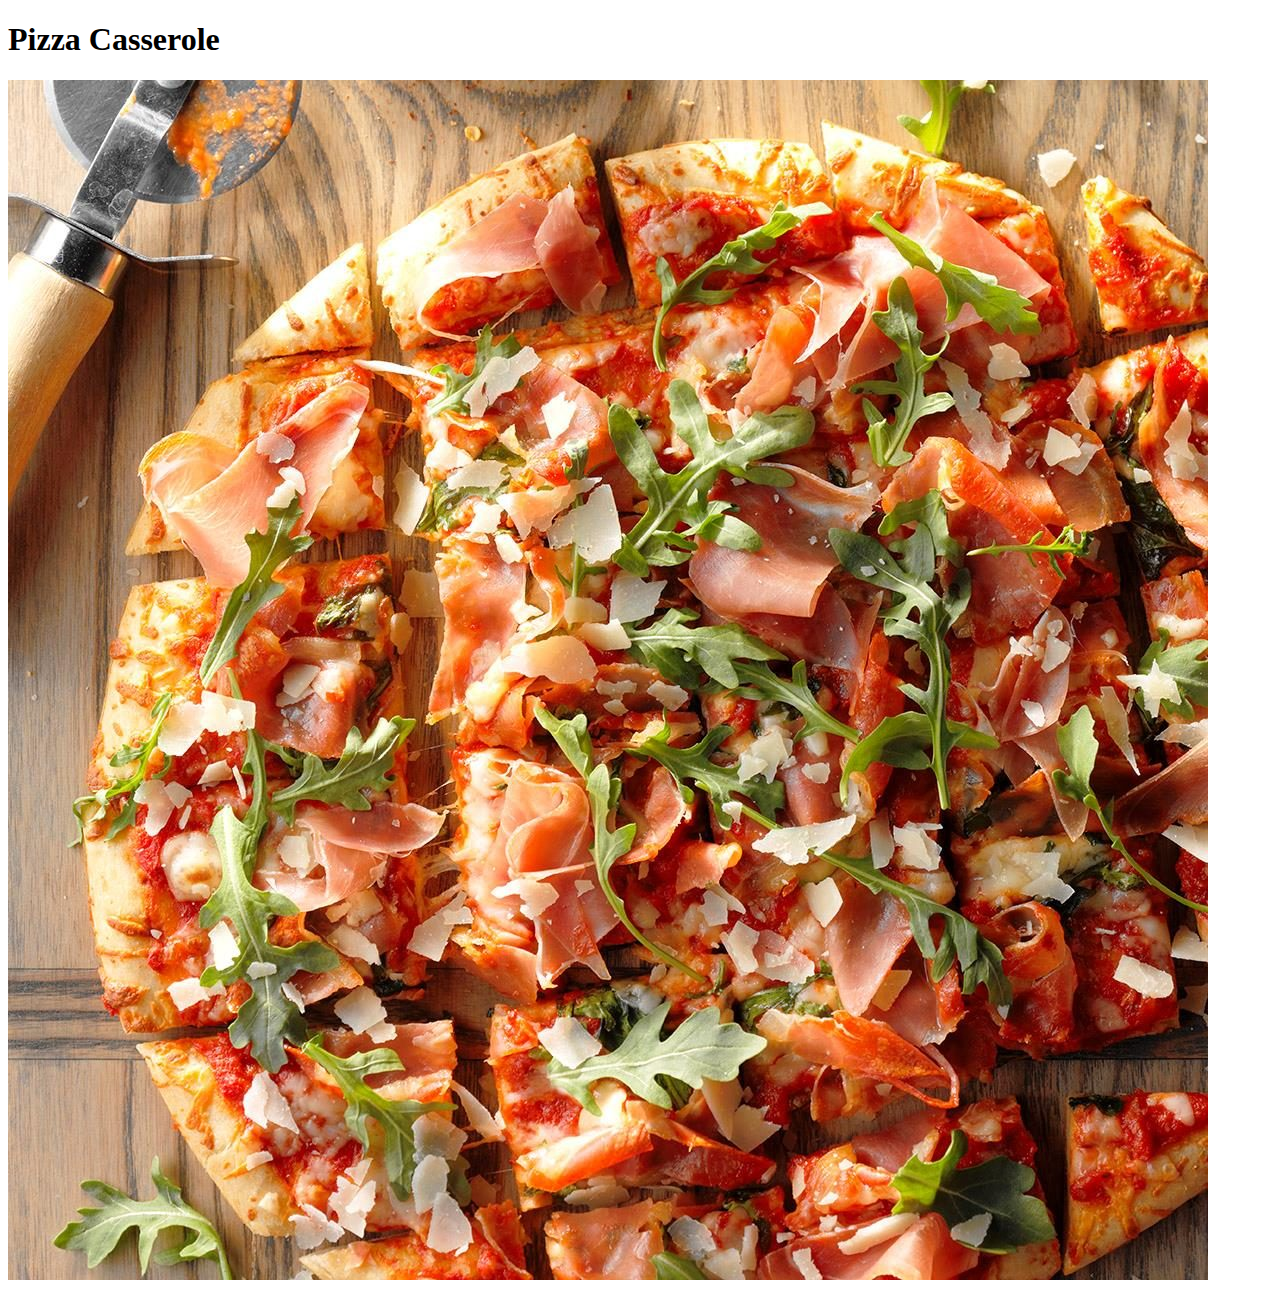
==== index.html @ f78c2e7e "add pizza image and ingredients list" ====
<!DOCTYPE html>
<html lang="en">
<head>
  <meta charset="UTF-8">
  <meta http-equiv="X-UA-Compatible" content="IE=edge">
  <meta name="viewport" content="width=device-width, initial-scale=1.0">
  <title>odin-recipes</title>
</head>
<body>
  <h1>Pizza Casserole</h1>
  <img src="./Pizza.jpg" alt="">
</body>
</html>
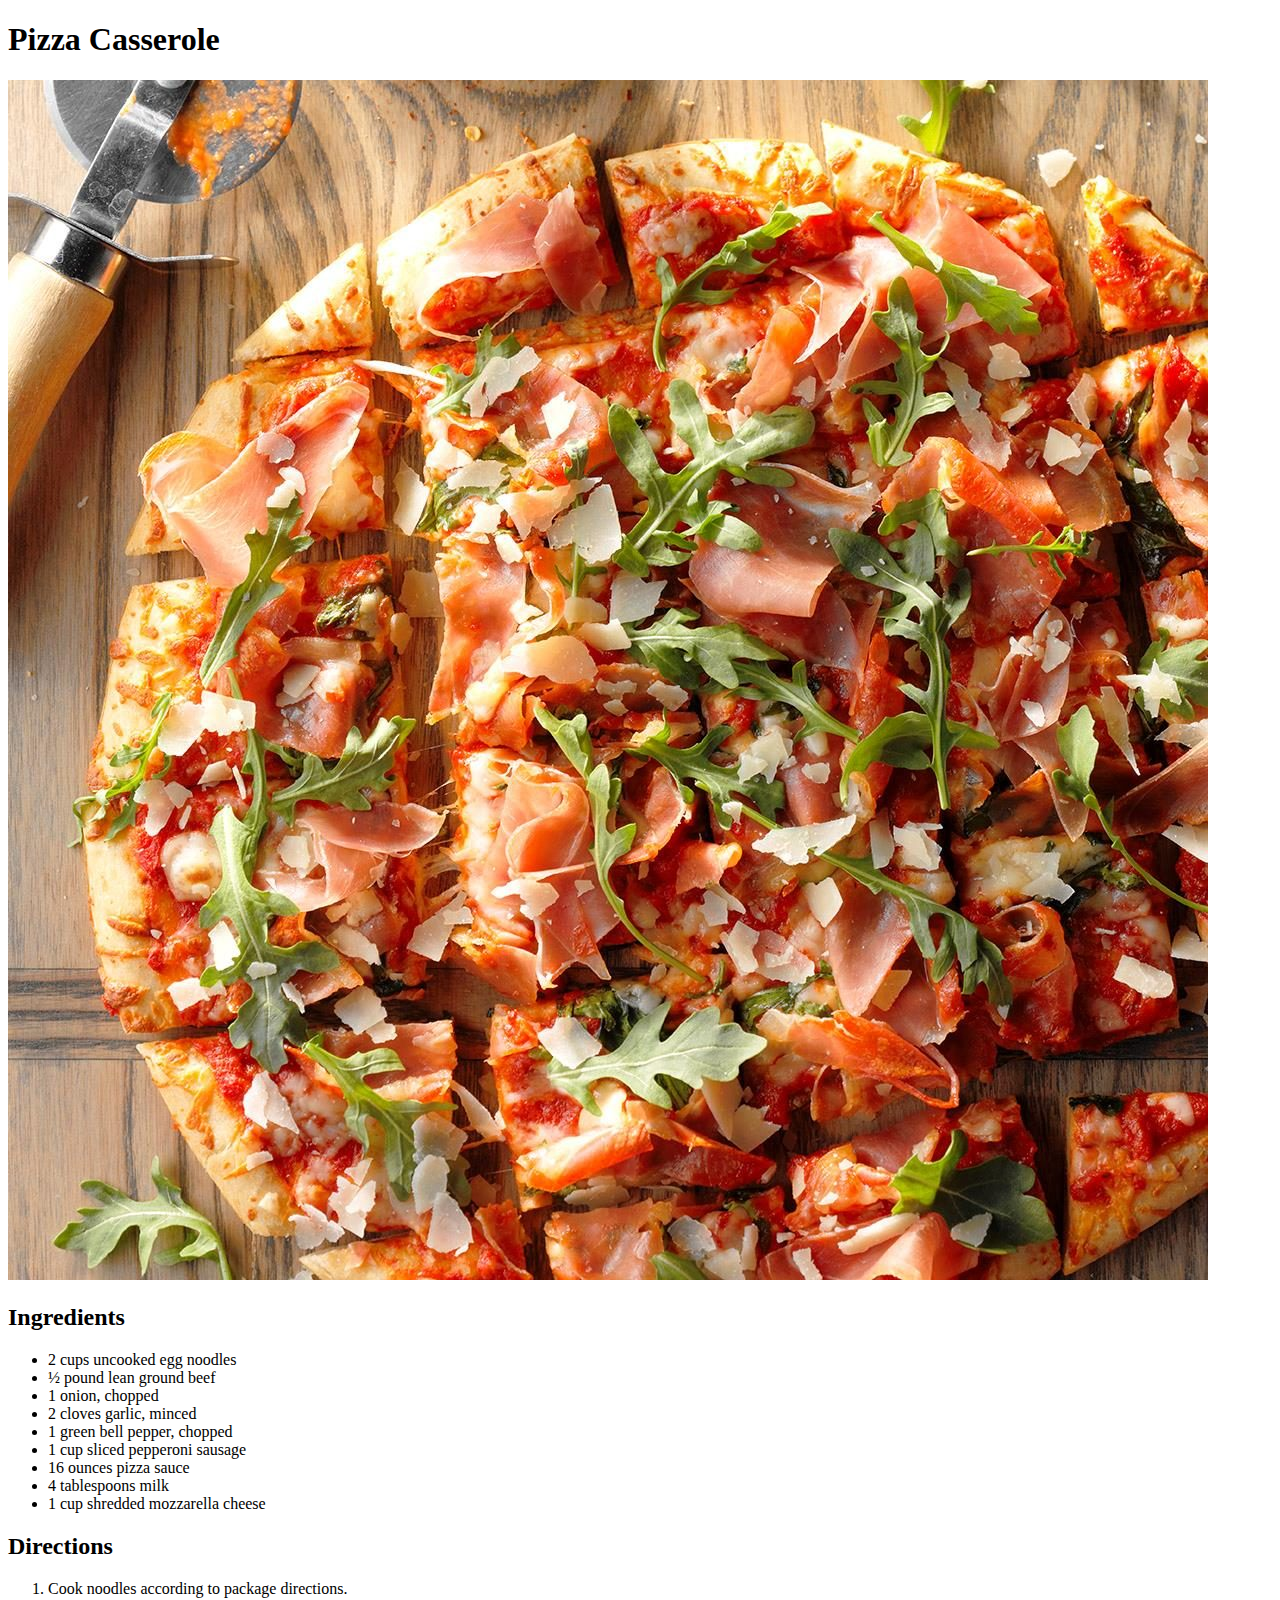
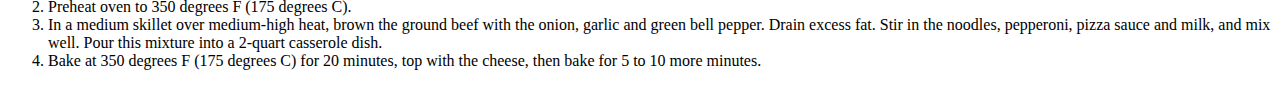
==== commit d400dc8b: "add directions" ====
--- a/index.html
+++ b/index.html
@@ -8,6 +8,25 @@
 </head>
 <body>
   <h1>Pizza Casserole</h1>
-  <img src="./Pizza.jpg" alt="">
+  <img src="./Pizza.jpg" alt="Pizza Casserole on the table">
+  <h2>Ingredients</h2>
+  <ul>
+    <li>2 cups uncooked egg noodles</li>
+    <li>½ pound lean ground beef </li>
+    <li>1 onion, chopped</li>
+    <li>2 cloves garlic, minced </li>
+    <li>1 green bell pepper, chopped </li>
+    <li>1 cup sliced pepperoni sausage</li>
+    <li>16 ounces pizza sauce</li>
+    <li>4 tablespoons milk </li>
+    <li>1 cup shredded mozzarella cheese</li>
+  </ul>
+  <h2>Directions</h2>
+  <ol>
+    <li>Cook noodles according to package directions.</li>
+    <li>Preheat oven to 350 degrees F (175 degrees C).</li>
+    <li>In a medium skillet over medium-high heat, brown the ground beef with the onion, garlic and green bell pepper. Drain excess fat. Stir in the noodles, pepperoni, pizza sauce and milk, and mix well. Pour this mixture into a 2-quart casserole dish.</li>
+    <li>Bake at 350 degrees F (175 degrees C) for 20 minutes, top with the cheese, then bake for 5 to 10 more minutes.</li>
+  </ol>
 </body>
 </html>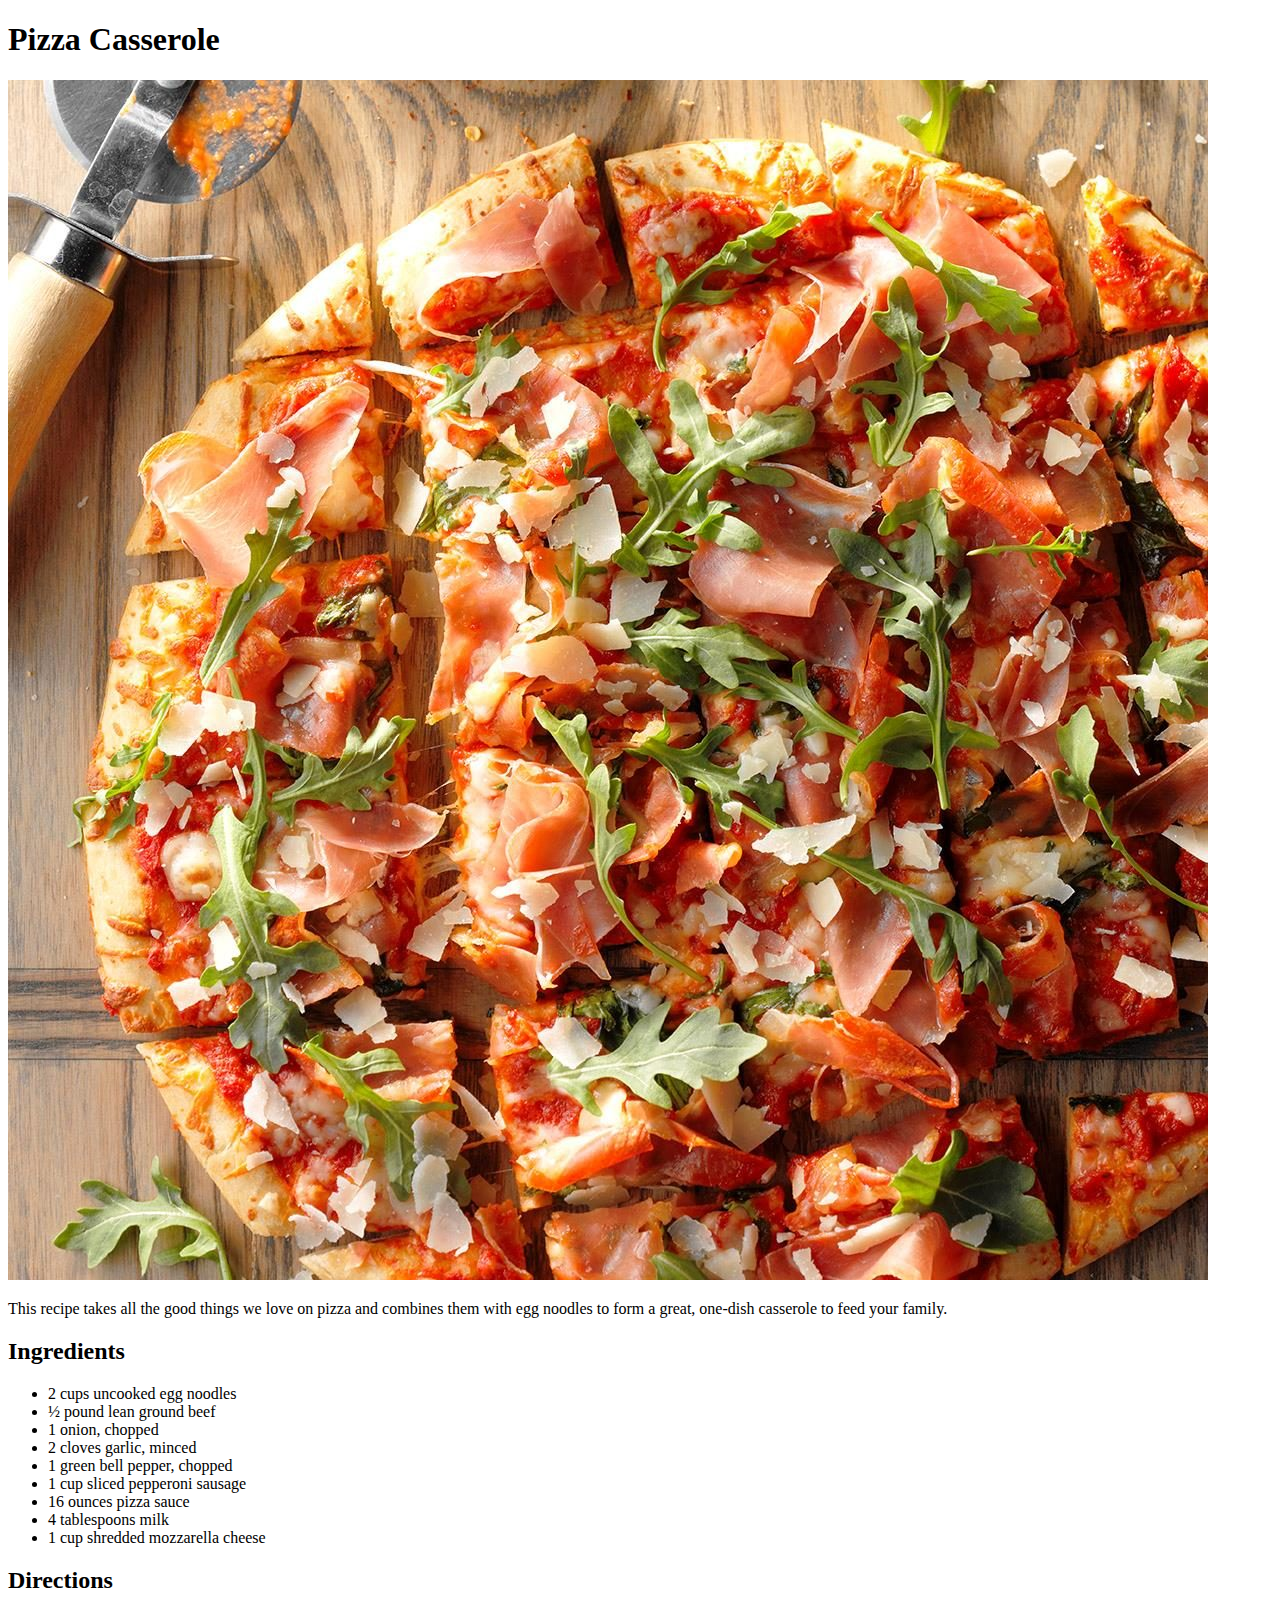
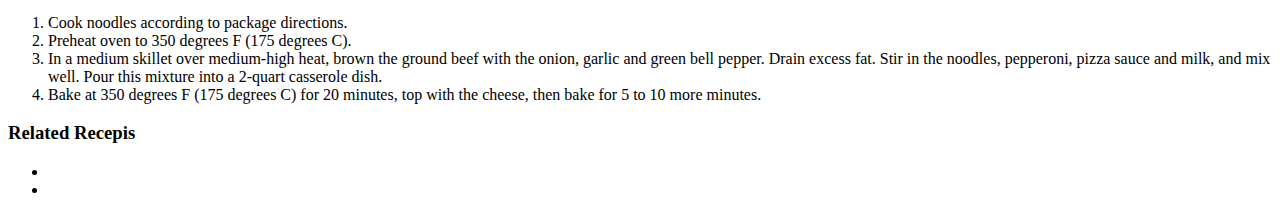
==== commit 15cd432f: "add new page for cheesy Beef and an image of it" ====
--- a/index.html
+++ b/index.html
@@ -9,6 +9,7 @@
 <body>
   <h1>Pizza Casserole</h1>
   <img src="./Pizza.jpg" alt="Pizza Casserole on the table">
+  <p>This recipe takes all the good things we love on pizza and combines them with egg noodles to form a great, one-dish casserole to feed your family. </p>
   <h2>Ingredients</h2>
   <ul>
     <li>2 cups uncooked egg noodles</li>
@@ -28,5 +29,10 @@
     <li>In a medium skillet over medium-high heat, brown the ground beef with the onion, garlic and green bell pepper. Drain excess fat. Stir in the noodles, pepperoni, pizza sauce and milk, and mix well. Pour this mixture into a 2-quart casserole dish.</li>
     <li>Bake at 350 degrees F (175 degrees C) for 20 minutes, top with the cheese, then bake for 5 to 10 more minutes.</li>
   </ol>
+  <h3>Related Recepis</h3>
+  <ul>
+    <li></li>
+    <li></li>
+  </ul>
 </body>
 </html>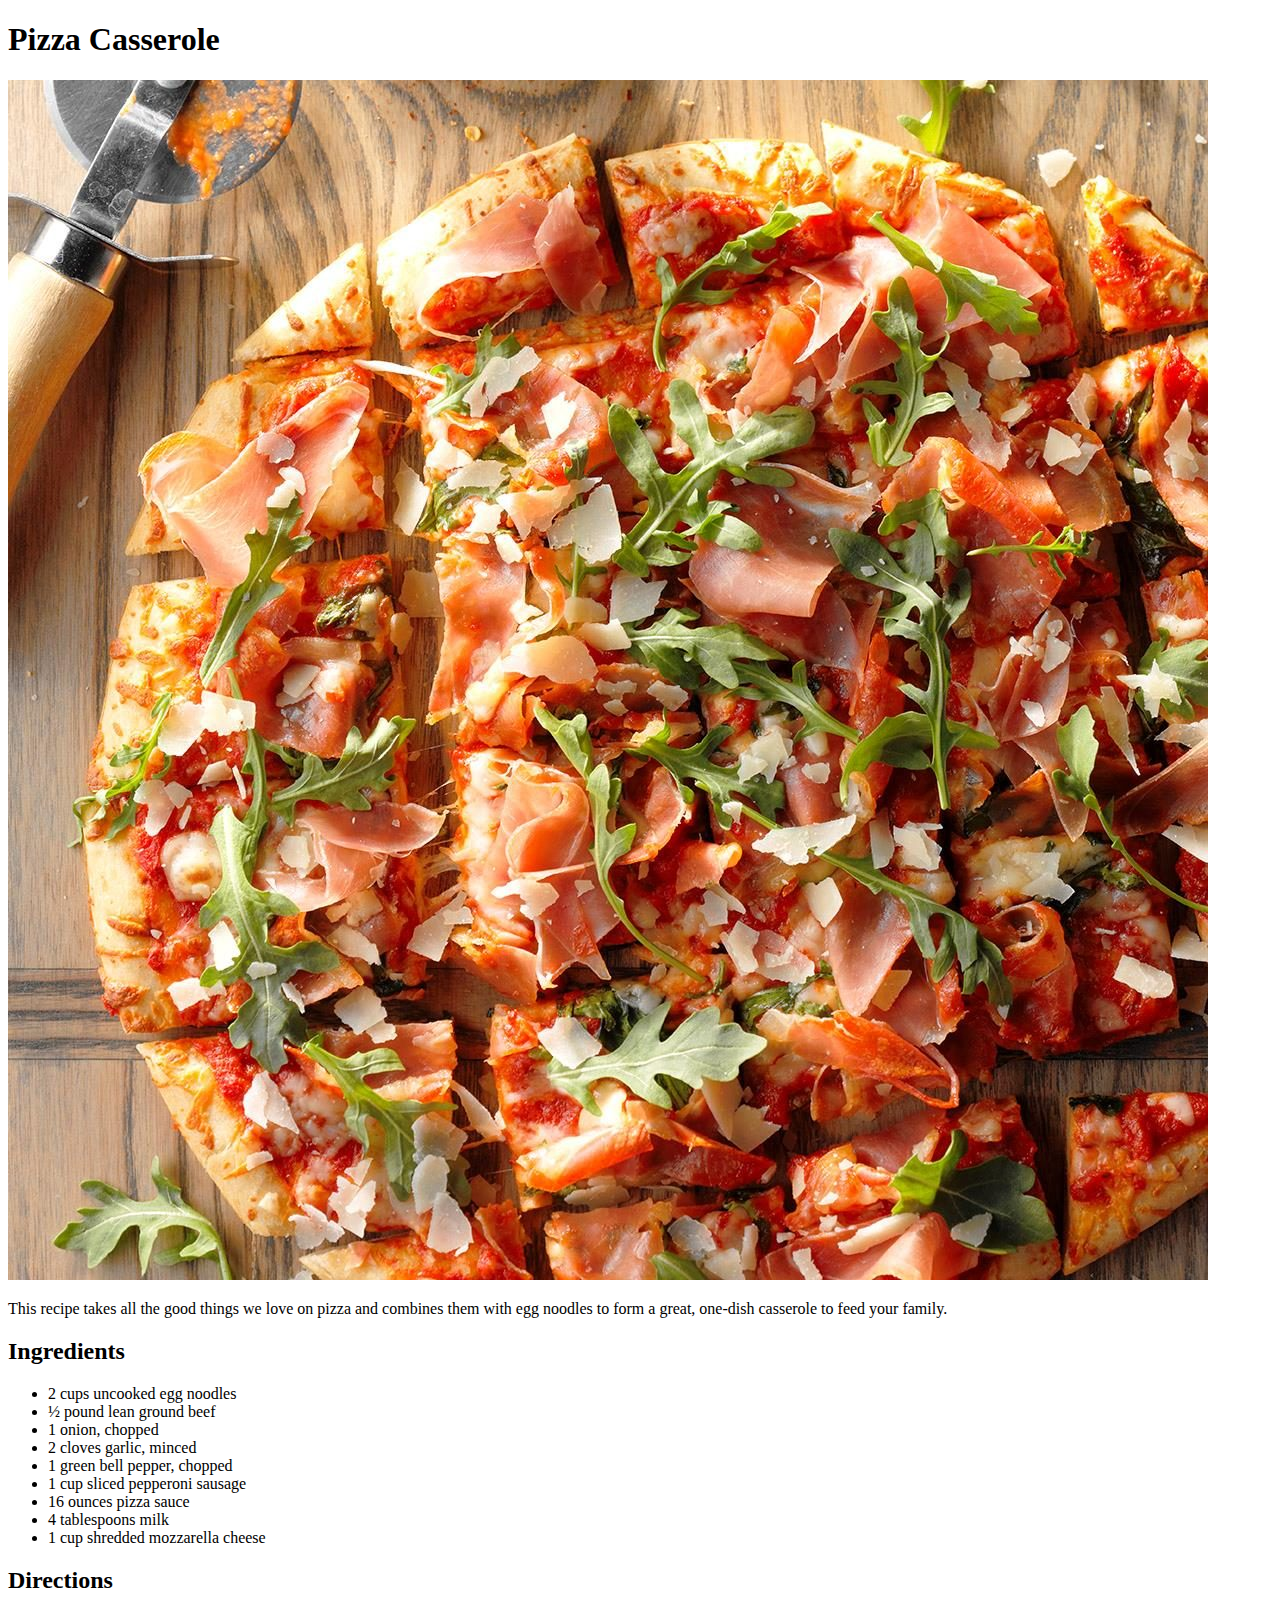
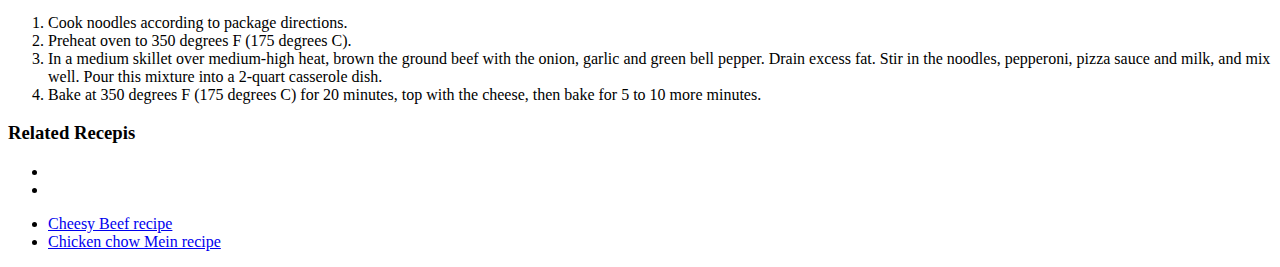
==== commit 5cbe07f6: "add links to other recipes" ====
--- a/index.html
+++ b/index.html
@@ -15,8 +15,8 @@
     <li>2 cups uncooked egg noodles</li>
     <li>½ pound lean ground beef </li>
     <li>1 onion, chopped</li>
-    <li>2 cloves garlic, minced </li>
-    <li>1 green bell pepper, chopped </li>
+    <li>2 cloves garlic, minced</li>
+    <li>1 green bell pepper, chopped</li>
     <li>1 cup sliced pepperoni sausage</li>
     <li>16 ounces pizza sauce</li>
     <li>4 tablespoons milk </li>
@@ -34,5 +34,9 @@
     <li></li>
     <li></li>
   </ul>
+  <ul>
+    <li><a href="./cheesyBeef.html">Cheesy Beef recipe</a></li>
+    <li><a href="./chickenChowmein.html">Chicken chow Mein recipe</a></li>
+  </ul>
 </body>
 </html>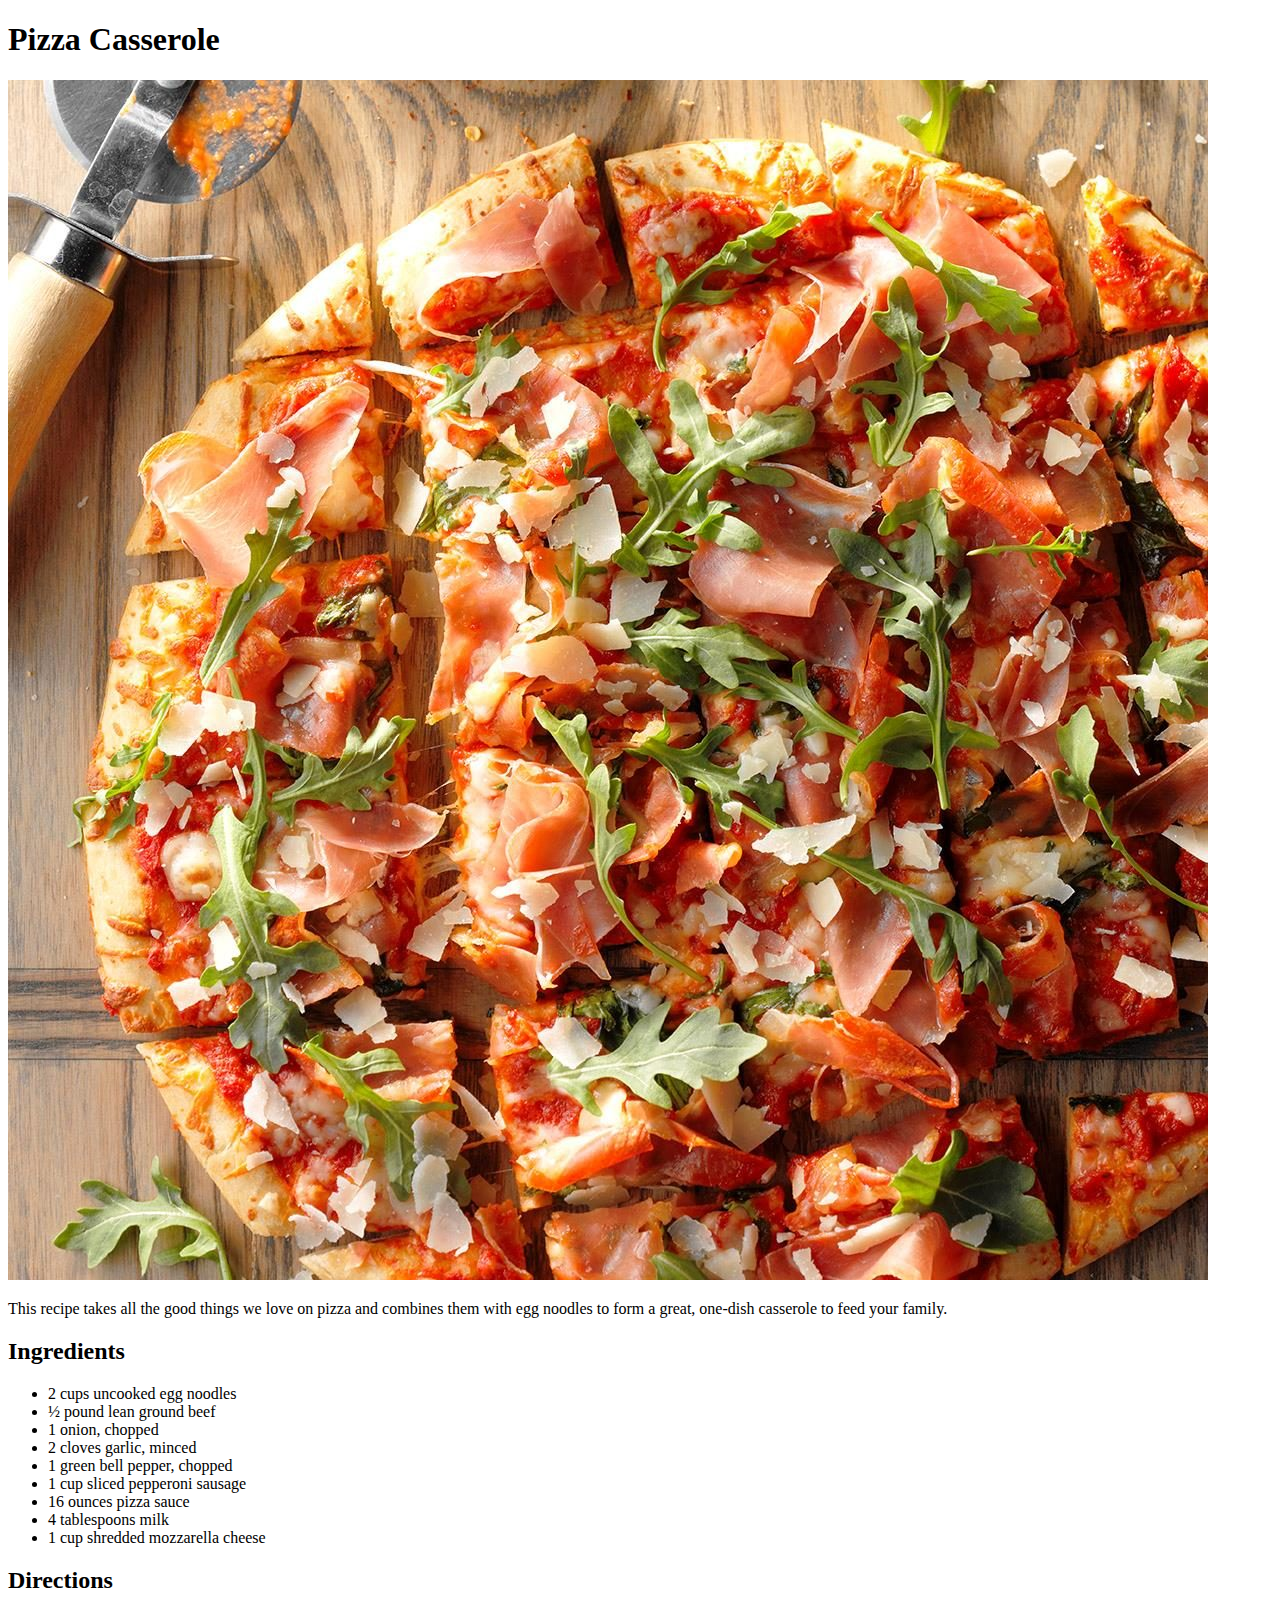
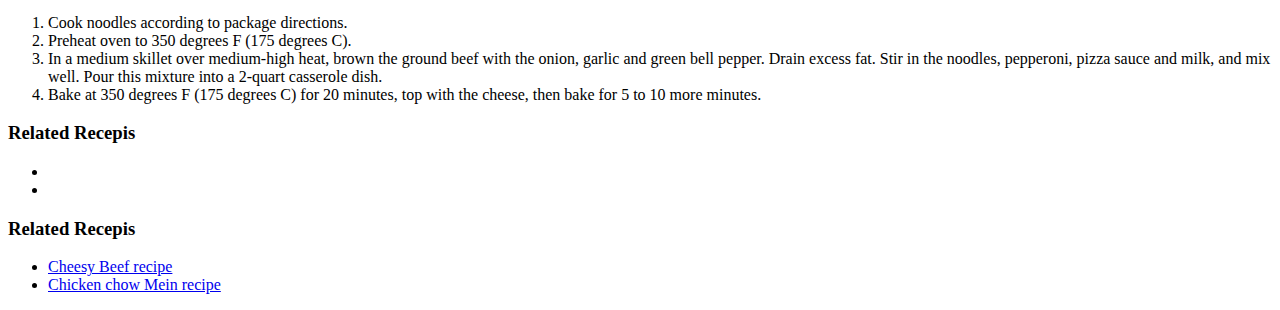
==== commit c59d96a8: "add heading for the links section in all pages" ====
--- a/index.html
+++ b/index.html
@@ -34,6 +34,7 @@
     <li></li>
     <li></li>
   </ul>
+  <h3>Related Recepis</h3>
   <ul>
     <li><a href="./cheesyBeef.html">Cheesy Beef recipe</a></li>
     <li><a href="./chickenChowmein.html">Chicken chow Mein recipe</a></li>
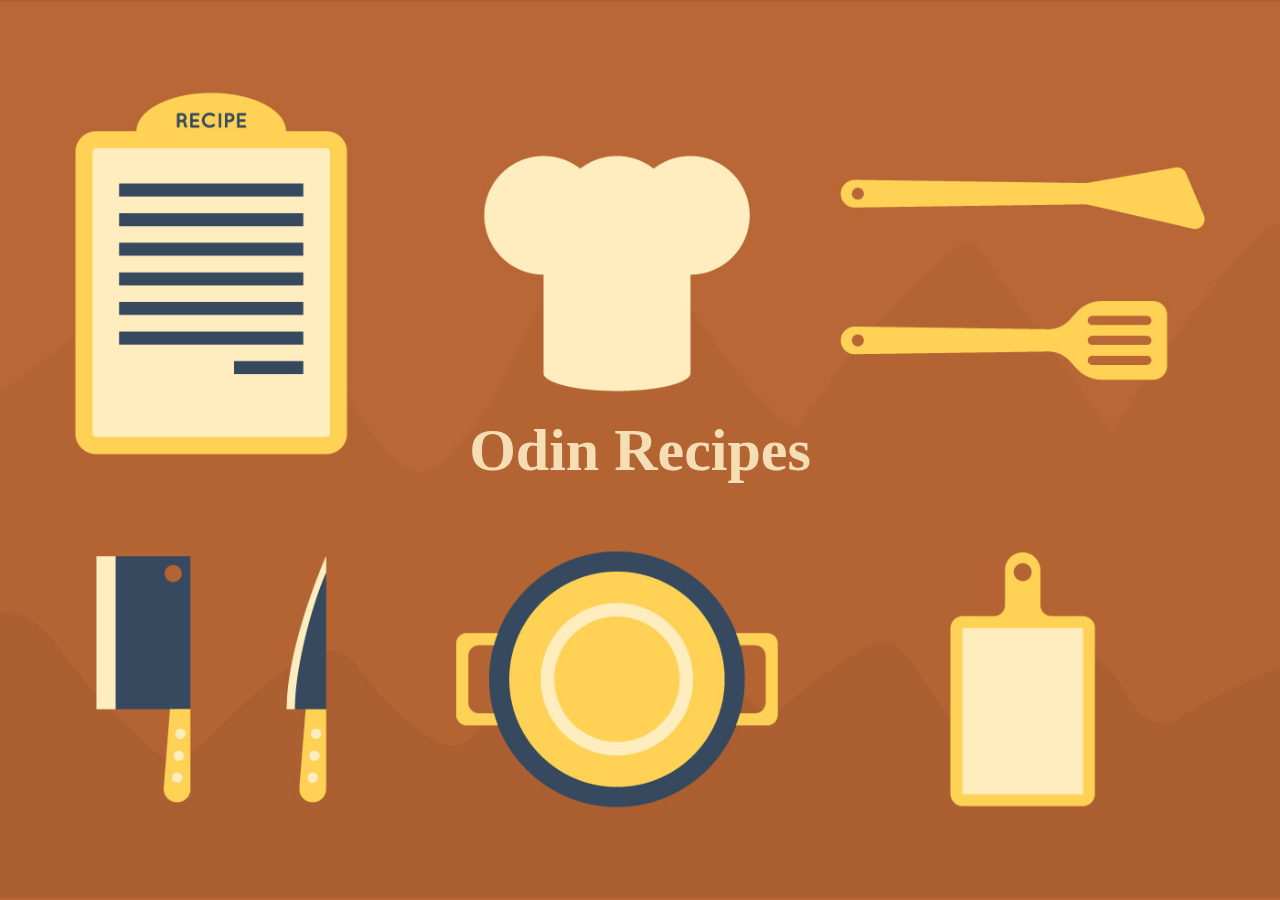
==== commit 455bb1a8: "add new page and redesign homepage" ====
--- a/index.html
+++ b/index.html
@@ -4,40 +4,13 @@
   <meta charset="UTF-8">
   <meta http-equiv="X-UA-Compatible" content="IE=edge">
   <meta name="viewport" content="width=device-width, initial-scale=1.0">
-  <title>odin-recipes</title>
+  <link rel="stylesheet" href="style.css">
+  <title>Odin Recipes</title>
 </head>
 <body>
-  <h1>Pizza Casserole</h1>
-  <img src="./Pizza.jpg" alt="Pizza Casserole on the table">
-  <p>This recipe takes all the good things we love on pizza and combines them with egg noodles to form a great, one-dish casserole to feed your family. </p>
-  <h2>Ingredients</h2>
-  <ul>
-    <li>2 cups uncooked egg noodles</li>
-    <li>½ pound lean ground beef </li>
-    <li>1 onion, chopped</li>
-    <li>2 cloves garlic, minced</li>
-    <li>1 green bell pepper, chopped</li>
-    <li>1 cup sliced pepperoni sausage</li>
-    <li>16 ounces pizza sauce</li>
-    <li>4 tablespoons milk </li>
-    <li>1 cup shredded mozzarella cheese</li>
-  </ul>
-  <h2>Directions</h2>
-  <ol>
-    <li>Cook noodles according to package directions.</li>
-    <li>Preheat oven to 350 degrees F (175 degrees C).</li>
-    <li>In a medium skillet over medium-high heat, brown the ground beef with the onion, garlic and green bell pepper. Drain excess fat. Stir in the noodles, pepperoni, pizza sauce and milk, and mix well. Pour this mixture into a 2-quart casserole dish.</li>
-    <li>Bake at 350 degrees F (175 degrees C) for 20 minutes, top with the cheese, then bake for 5 to 10 more minutes.</li>
-  </ol>
-  <h3>Related Recepis</h3>
-  <ul>
-    <li></li>
-    <li></li>
-  </ul>
-  <h3>Related Recepis</h3>
-  <ul>
-    <li><a href="./cheesyBeef.html">Cheesy Beef recipe</a></li>
-    <li><a href="./chickenChowmein.html">Chicken chow Mein recipe</a></li>
-  </ul>
+  <header>
+    <h1>Odin Recipes</h1>
+  </header>
+  
 </body>
 </html>--- a/style.css
+++ b/style.css
@@ -0,0 +1,23 @@
+:root{
+
+}
+body{
+  margin: 0;
+  padding: 0;
+  box-sizing: border-box;
+}
+header{
+  height: 100vh;
+  width: auto;
+  background-image: url(./hero.jpg);
+  background-size: contain;
+  background-position: center;
+  text-align: center;
+  display: grid;
+  place-items: center;
+
+}
+h1{
+  font-size: 60px;
+  color: wheat;
+}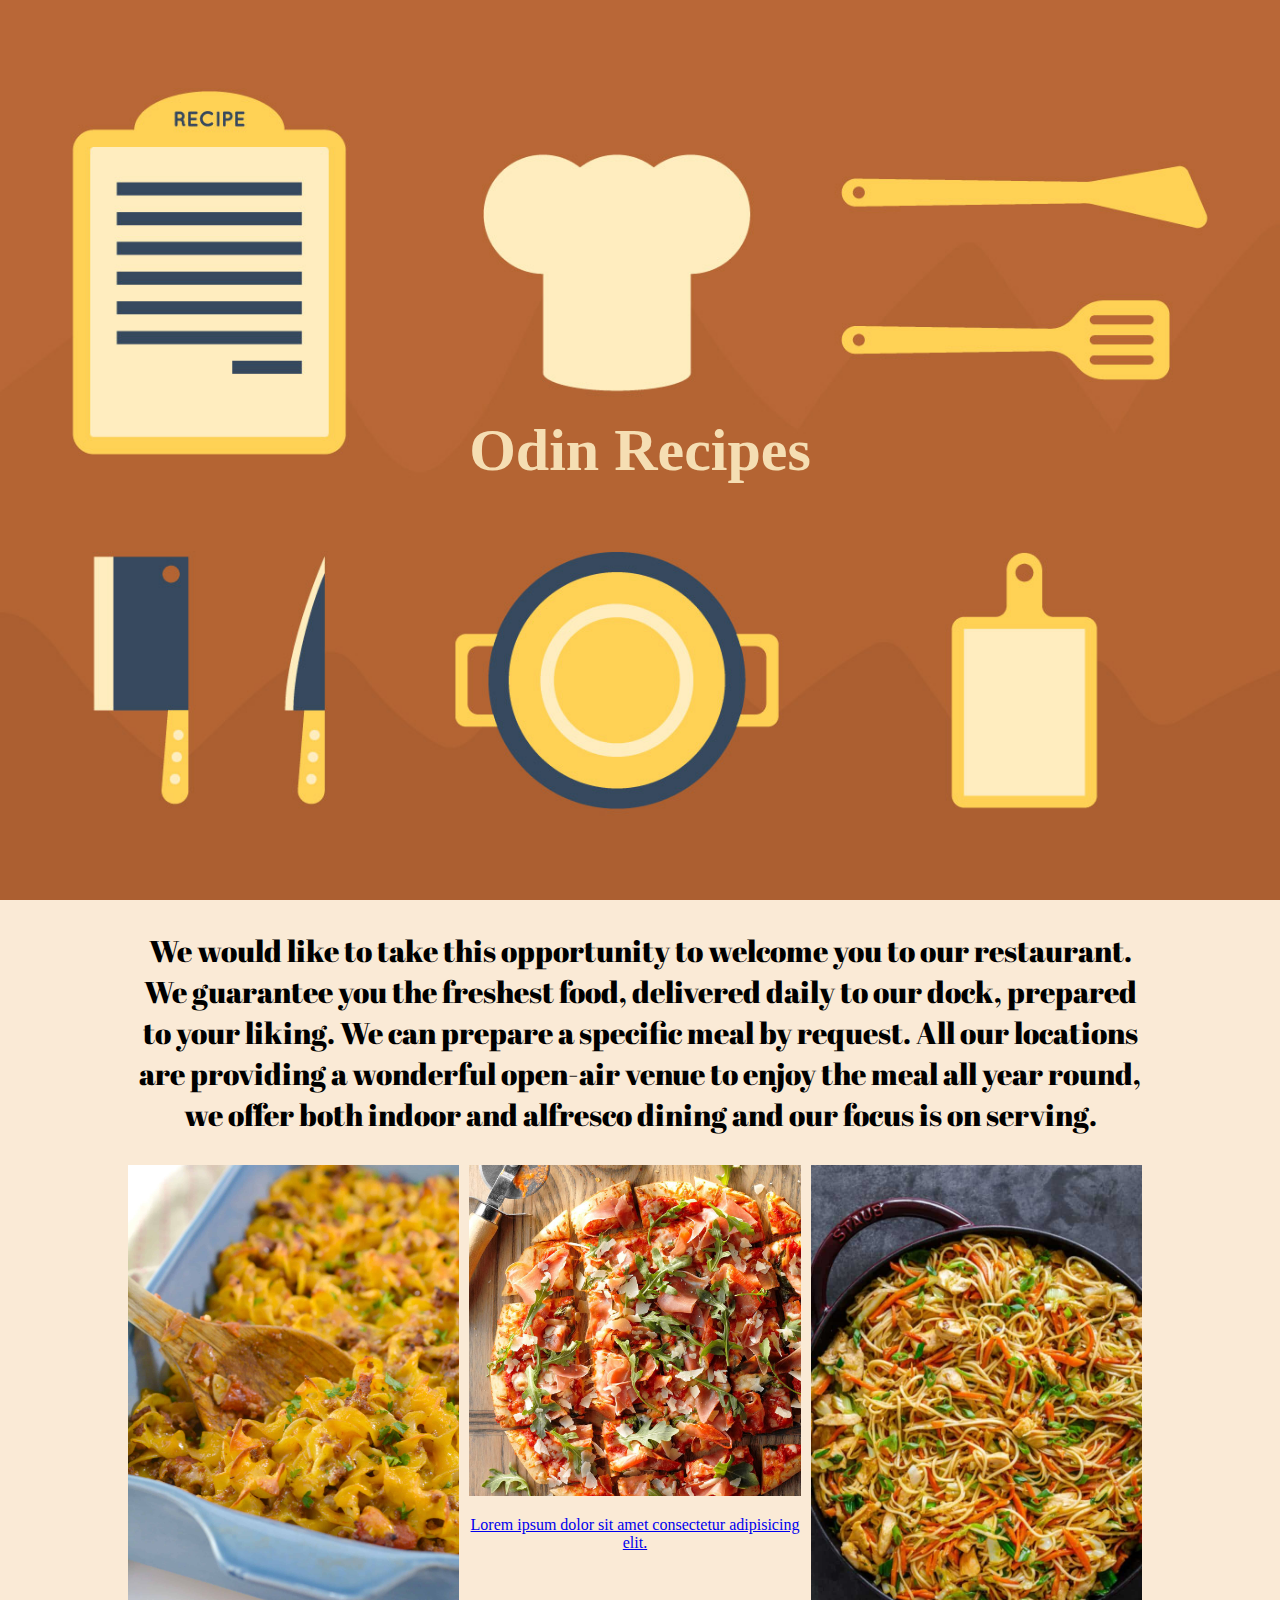
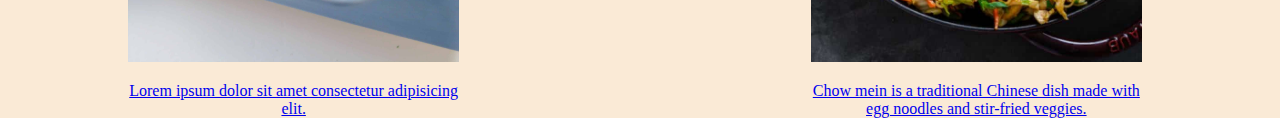
==== commit 0d0615bc: "add links to recipe pages" ====
--- a/index.html
+++ b/index.html
@@ -4,6 +4,9 @@
   <meta charset="UTF-8">
   <meta http-equiv="X-UA-Compatible" content="IE=edge">
   <meta name="viewport" content="width=device-width, initial-scale=1.0">
+  <link rel="preconnect" href="https://fonts.googleapis.com">
+<link rel="preconnect" href="https://fonts.gstatic.com" crossorigin>
+<link href="https://fonts.googleapis.com/css2?family=Abril+Fatface&display=swap" rel="stylesheet"> 
   <link rel="stylesheet" href="style.css">
   <title>Odin Recipes</title>
 </head>
@@ -11,6 +14,38 @@
   <header>
     <h1>Odin Recipes</h1>
   </header>
+  <section class="recipe-links">
+    <p>
+      We would like to take this opportunity to welcome you to our restaurant. We guarantee you the freshest food, delivered daily to our dock, prepared to your liking. We can prepare a specific meal by request. All our locations are providing a wonderful open-air venue to enjoy the meal all year round, we offer both indoor and alfresco dining and our focus is on serving.
+    </p>
+    <div class="links-container">
+      <div class="beef-noodle">
+        <a href="./Pizza-casserole.html">
+          <img src="./Beef-Noodle.jpg" alt="">
+        <p>
+          Lorem ipsum dolor sit amet consectetur adipisicing elit. 
+        </p>
+        </a>
+      </div>
+      <div class="cheesy-beef">
+        <a href="./cheesyBeef.html">
+          <img src="./Pizza.jpg" alt="">
+        <p>
+          Lorem ipsum dolor sit amet consectetur adipisicing elit.
+        </p>
+        </a>
+      </div>
+      <div class="chickenChowmein">
+        <a href="./chickenChowmein.html">
+          <img src="./Chicken.jpg" alt="">
+        <p>
+          Chow mein is a traditional Chinese dish made with egg noodles and stir-fried veggies.
+        </p>
+        </a>
+      </div>
+
+    </div>
+  </section>
   
 </body>
 </html>--- a/style.css
+++ b/style.css
@@ -5,13 +5,15 @@
   margin: 0;
   padding: 0;
   box-sizing: border-box;
+  background-color: hsl(34, 78%, 91%);
 }
 header{
   height: 100vh;
   width: auto;
   background-image: url(./hero.jpg);
-  background-size: contain;
+  background-size: cover;
   background-position: center;
+  background-repeat: no-repeat;
   text-align: center;
   display: grid;
   place-items: center;
@@ -20,4 +22,29 @@
 h1{
   font-size: 60px;
   color: wheat;
+}
+.recipe-links{
+  width: 80%;
+  margin: 0 auto;
+  text-align: center;
+
+}
+.recipe-links>p{
+  font-family: 'Abril Fatface', cursive;
+  font-size: 30px;
+}
+img{
+  width: 100%;
+}
+.links-container{
+  width: 100%;
+  display: flex;
+  justify-content: space-around;
+  align-items: center;
+}
+div{
+  width: 400px;
+  height: 400px;
+  margin-inline-end: 10px;
+
 }